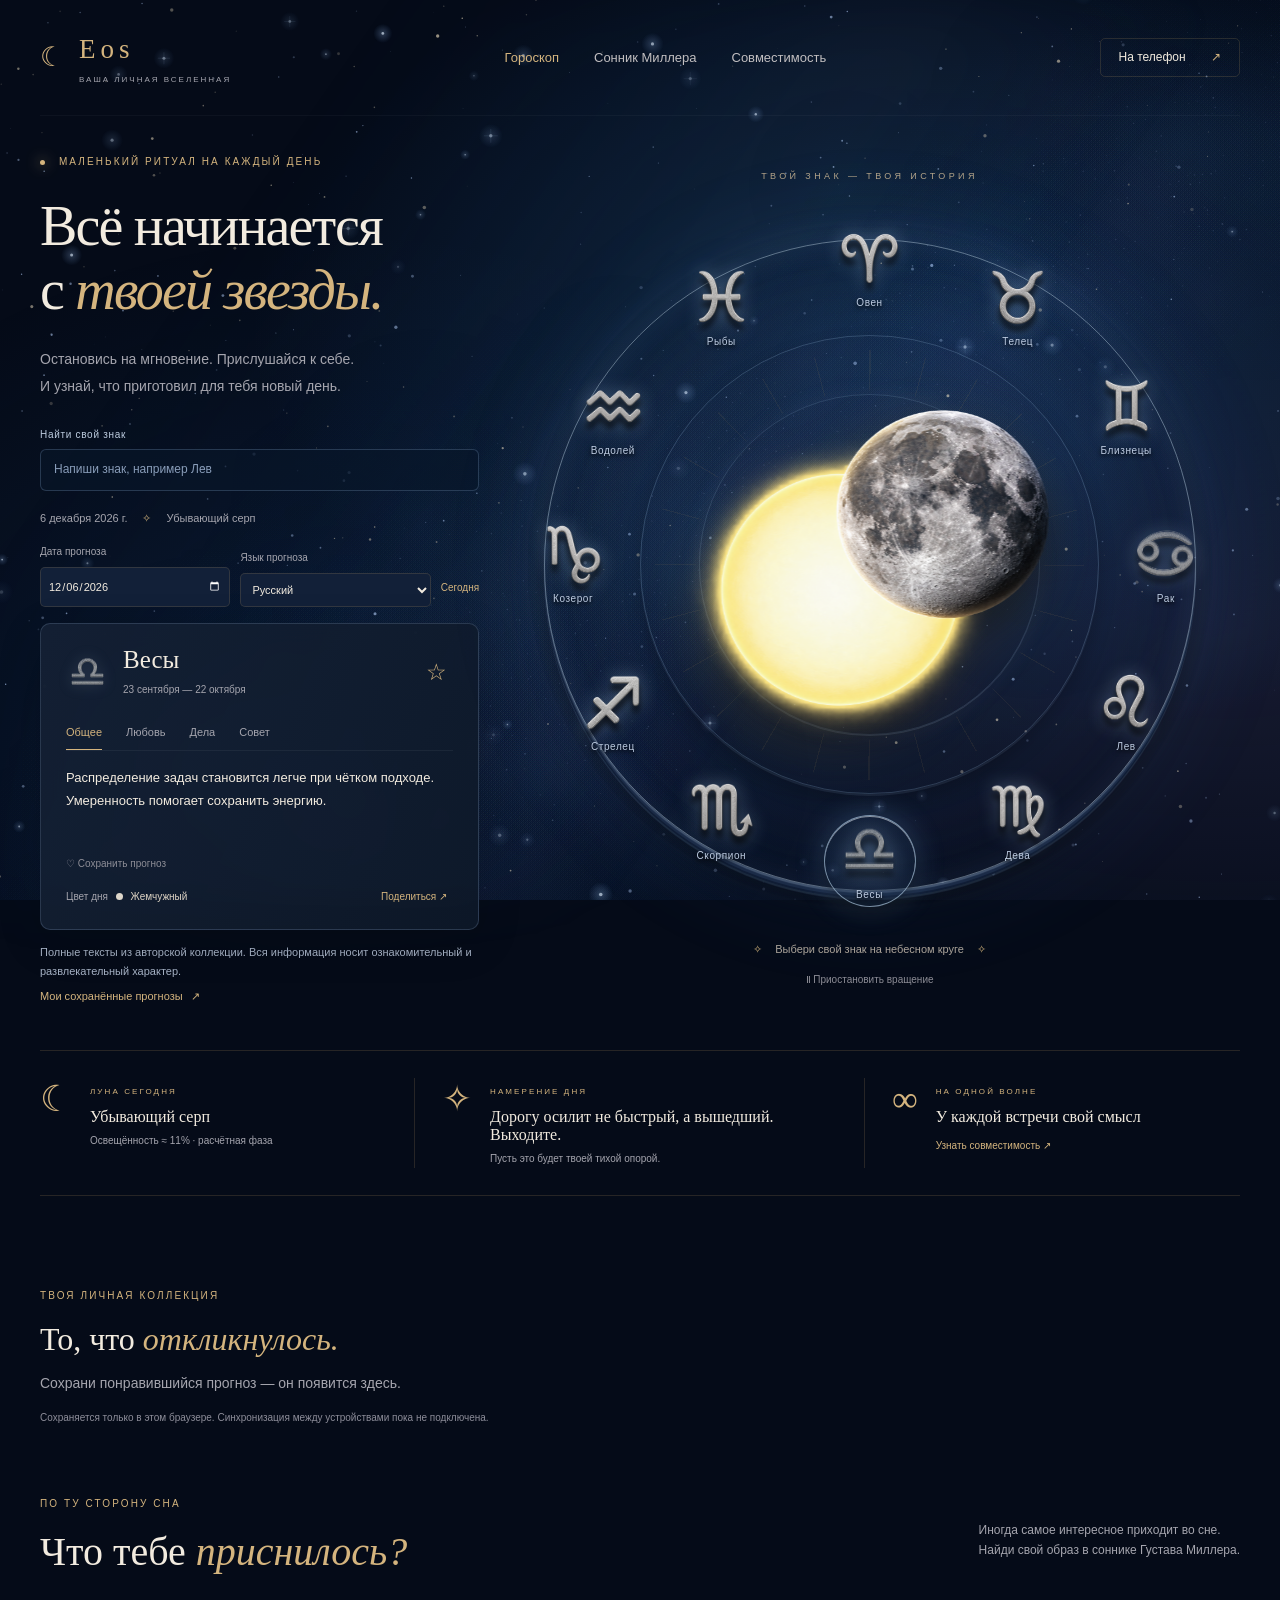
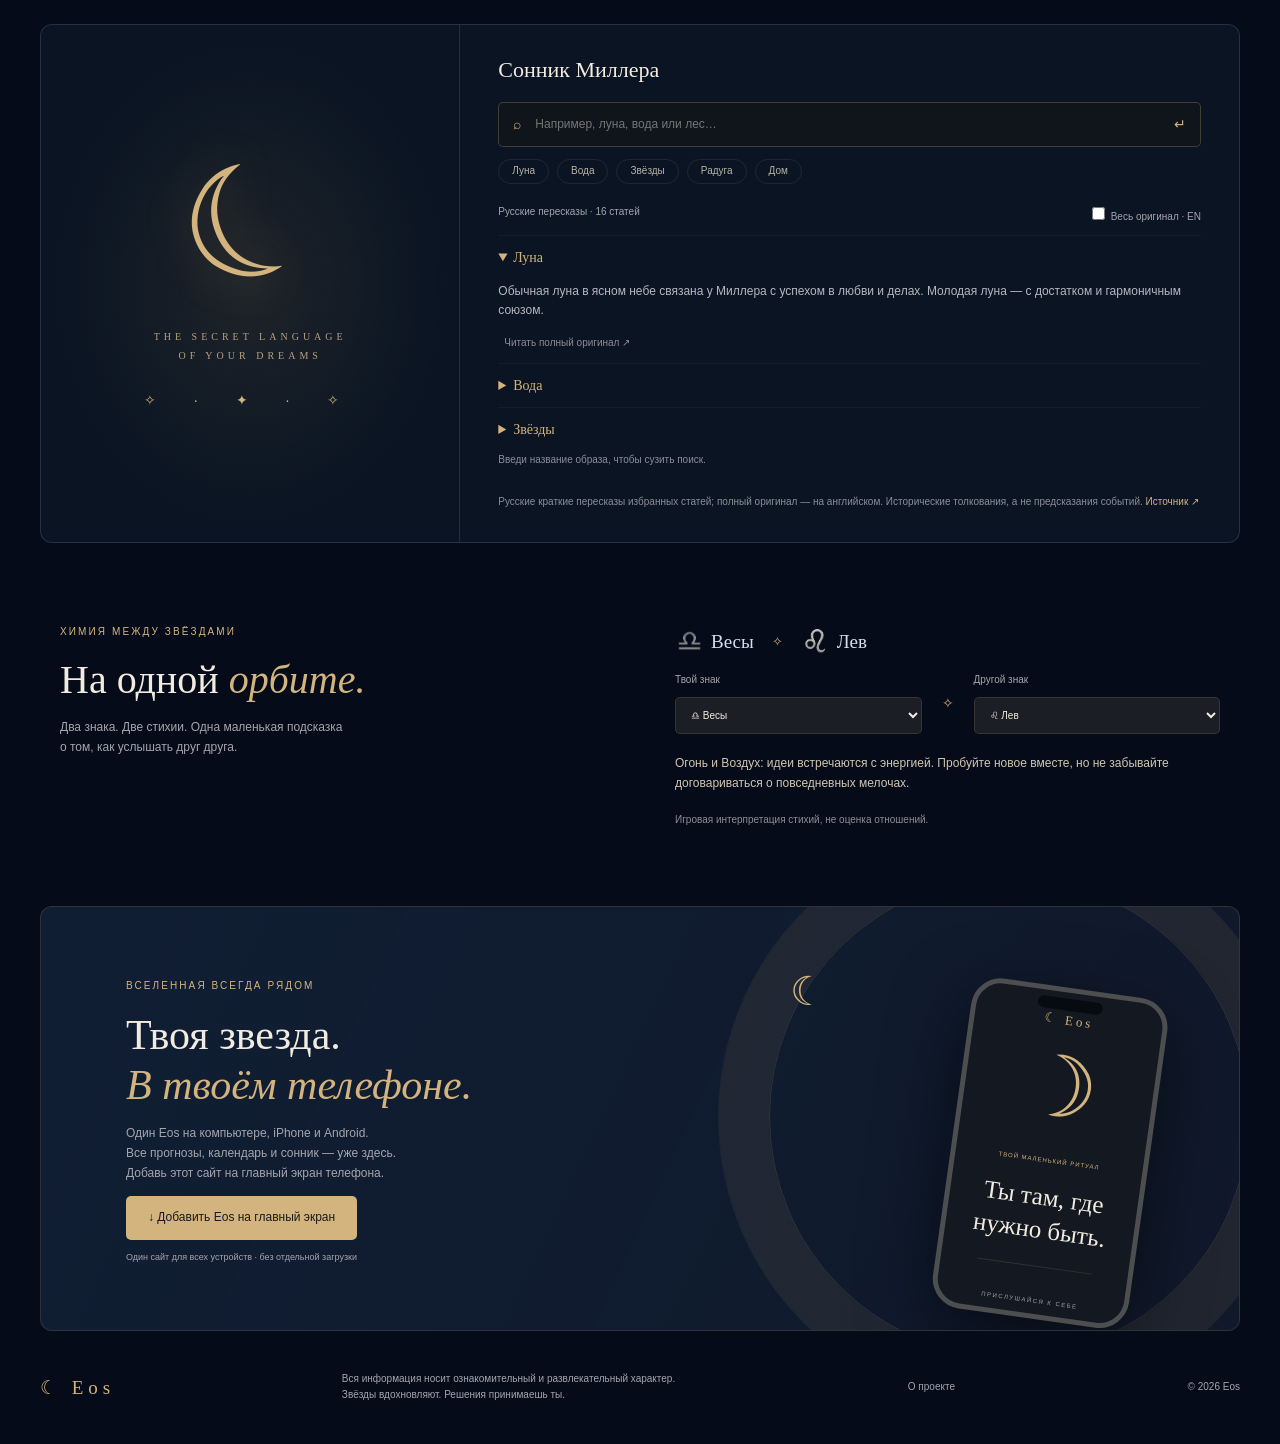
==== index.html @ 41ec8ace "Add files via upload" ====
<!doctype html>
<html lang="ru"><head><meta charset="utf-8"><meta name="viewport" content="width=device-width,initial-scale=1"><meta name="theme-color" content="#101319"><meta name="apple-mobile-web-app-capable" content="yes"><link rel="apple-touch-icon" href="assets/icon-192.png"><meta name="description" content="Eos — ваш маленький ритуал: гороскоп на сегодня, небесный круг и сонник Миллера."><title>Eos — на одной волне со Вселенной</title><link rel="icon" href="assets/icon.svg" type="image/svg+xml"><link rel="manifest" href="manifest.webmanifest"><link rel="stylesheet" href="style.css"></head>
<body><canvas id="universe" aria-hidden="true"></canvas><div id="shooting-star" aria-hidden="true"></div><canvas id="stars" aria-hidden="true"></canvas><div class="haze" aria-hidden="true"></div>
<header class="header wrap"><a class="brand" href="#">☾ <span>Eos<small>ВАША ЛИЧНАЯ ВСЕЛЕННАЯ</small></span></a><nav aria-label="Основная навигация"><a href="#horoscope" class="active">Гороскоп</a><a href="#dreams">Сонник Миллера</a><a href="#compatibility">Совместимость</a></nav><a class="header-app" href="#app">На телефон <span>↗</span></a></header>
<main><section class="hero wrap" id="horoscope"><div class="intro"><div class="eyebrow"><span class="dot"></span> МАЛЕНЬКИЙ РИТУАЛ НА КАЖДЫЙ ДЕНЬ</div><h1>Всё начинается<br>с <em>твоей звезды.</em></h1><p class="lead">Остановись на мгновение. Прислушайся к себе.<br>И узнай, что приготовил для тебя новый день.</p><div class="sign-search"><label for="sign-search">Найти свой знак</label><input id="sign-search" type="search" placeholder="Напиши знак, например Лев" autocomplete="off"><div id="sign-matches" aria-live="polite"></div></div><div class="date-row"><span id="today"></span><span>✧</span><span id="moon-short"></span></div>
<div class="reading-options"><label>Дата прогноза<input id="reading-date" type="date" min="2020-01-01" max="2100-12-31"></label><label>Язык прогноза<select id="reading-language"><option value="ru">Русский</option><option value="en">English</option><option value="es">Español</option></select></label><button id="reading-today" type="button">Сегодня</button></div><article class="forecast" aria-live="polite"><div class="forecast-top"><span class="sign-icon" id="selected-icon">♎</span><div><h2 id="selected-name">Весы</h2><span class="muted small" id="selected-dates"></span></div><button class="icon-btn" id="favorite" aria-label="Запомнить мой знак" title="Запомнить мой знак">☆</button></div><div class="tabs" role="group" aria-label="Тема гороскопа"><button class="selected" data-topic="0">Общее</button><button data-topic="1">Любовь</button><button data-topic="2">Дела</button><button data-topic="3">Совет</button></div><p id="forecast-text"></p><button id="save-reading" class="text-btn">♡ Сохранить прогноз</button><div class="forecast-bottom"><span>Цвет дня <i id="color-dot"></i> <b id="color-name"></b></span><button id="share">Поделиться ↗</button></div></article><div class="forecast-note"><p>Полные тексты из авторской коллекции. Вся информация носит ознакомительный и развлекательный характер.</p><a href="#saved-readings">Мои сохранённые прогнозы <span>↗</span></a></div></div>
<div class="cosmos"><div class="orbit-label">ТВОЙ ЗНАК — ТВОЯ ИСТОРИЯ</div><div class="wheel" id="wheel"><div class="orbital-aura" aria-hidden="true"></div><div class="orbit outer"></div><div class="orbit inner"></div><div class="orbit middle"></div><div class="rays"></div><img class="celestial celestial-realistic" src="assets/celestial-soft.png" alt="" aria-hidden="true" width="1254" height="1254"><div id="zodiac" class="zodiac"></div></div><div class="wheel-caption"><span>✧</span> Выбери свой знак на небесном круге <span>✧</span></div><button id="motion" class="text-btn" aria-pressed="false">Ⅱ Приостановить вращение</button></div></section>
<section class="daily wrap" aria-label="Небо сегодня"><div><span class="mini-symbol">☾</span><div><span class="eyebrow">ЛУНА СЕГОДНЯ</span><h3 id="moon-name"></h3><p id="moon-detail"></p></div></div><div><span class="mini-symbol">✧</span><div><span class="eyebrow">НАМЕРЕНИЕ ДНЯ</span><h3 id="intention"></h3><p>Пусть это будет твоей тихой опорой.</p></div></div><div><span class="mini-symbol">∞</span><div><span class="eyebrow">НА ОДНОЙ ВОЛНЕ</span><h3>У каждой встречи свой смысл</h3><a href="#compatibility">Узнать совместимость ↗</a></div></div></section>
<section class="saved-section wrap" id="saved-readings"><span class="eyebrow">ТВОЯ ЛИЧНАЯ КОЛЛЕКЦИЯ</span><h2>То, что <em>откликнулось.</em></h2><div id="saved-readings-list"></div><p class="micro">Сохраняется только в этом браузере. Синхронизация между устройствами пока не подключена.</p></section><section class="dream-section wrap" id="dreams"><div class="section-head"><div><span class="eyebrow">ПО ТУ СТОРОНУ СНА</span><h2>Что тебе <em>приснилось?</em></h2></div><p>Иногда самое интересное приходит во сне.<br>Найди свой образ в соннике Густава Миллера.</p></div><div class="dream-layout"><div class="dream-art" aria-hidden="true"><div class="dream-moon">☾</div><span>THE SECRET LANGUAGE<br>OF YOUR DREAMS</span><div class="tiny-stars">✧ · ✦ · ✧</div></div><div class="dream-content"><label for="dream-search">Сонник Миллера</label><div class="search-box"><span>⌕</span><input id="dream-search" type="search" placeholder="Например, луна, вода или лес…" autocomplete="off"><span>↵</span></div><div class="chips" id="dream-chips"><button>Луна</button><button>Вода</button><button>Звёзды</button><button>Радуга</button><button>Дом</button></div><div class="dream-toolbar"><span id="dream-count"></span><label><input type="checkbox" id="english"> Весь оригинал · EN</label></div><div id="dream-results" aria-live="polite"></div><p class="micro">Русские краткие пересказы избранных статей; полный оригинал — на английском. Исторические толкования, а не предсказания событий. <a href="https://www.gutenberg.org/ebooks/926" target="_blank" rel="noreferrer">Источник ↗</a></p></div></div></section>
<section class="compat wrap" id="compatibility"><div><span class="eyebrow">ХИМИЯ МЕЖДУ ЗВЁЗДАМИ</span><h2>На одной <em>орбите.</em></h2><p class="muted">Два знака. Две стихии. Одна маленькая подсказка<br>о том, как услышать друг друга.</p></div><div class="compat-control"><div id="compat-pair" class="compat-pair" aria-hidden="true"></div><div class="select-row"><label>Твой знак<select id="sign-a"></select></label><span>✧</span><label>Другой знак<select id="sign-b"></select></label></div><p id="compat-result" aria-live="polite"></p><span class="micro">Игровая интерпретация стихий, не оценка отношений.</span></div></section>
<section class="app-section wrap" id="app"><div class="app-orbit" aria-hidden="true"><span>☾</span></div><div><span class="eyebrow">ВСЕЛЕННАЯ ВСЕГДА РЯДОМ</span><h2>Твоя звезда.<br><em>В твоём телефоне.</em></h2><p>Один Eos на компьютере, iPhone и Android.<br>Все прогнозы, календарь и сонник — уже здесь.<br>Добавь этот сайт на главный экран телефона.</p><button class="gold-btn" id="install">↓ Добавить Eos на главный экран</button><span class="app-note">Один сайт для всех устройств · без отдельной загрузки</span></div><div class="phone" aria-hidden="true"><div class="notch"></div><div class="phone-brand">☾ Eos</div><div class="phone-moon">☽</div><span>ТВОЙ МАЛЕНЬКИЙ РИТУАЛ</span><h3>Ты там, где<br>нужно быть.</h3><div class="phone-line"></div><small>ПРИСЛУШАЙСЯ К СЕБЕ</small></div></section>
</main><footer class="wrap"><a class="brand" href="#">☾ Eos</a><p>Вся информация носит ознакомительный и развлекательный характер.<br>Звёзды вдохновляют. Решения принимаешь ты.</p><button id="about">О проекте</button><span>© <span id="year"></span> Eos</span></footer><div id="toast" role="status"></div><dialog id="info"><button class="close" aria-label="Закрыть">×</button><h2 id="dialog-title"></h2><div id="dialog-body"></div></dialog><script src="horoscope-data.js"></script><script src="miller-data.js"></script><script src="app.js"></script></body></html>
---- style.css ----
:root{--bg:#101319;--panel:#191c22;--gold:#d4b47e;--text:#f2ebdf;--muted:#a5a5ae;--line:#b99b6330}*{box-sizing:border-box}html{scroll-behavior:smooth;scroll-padding-top:25px}body{margin:0;background:var(--bg);color:var(--text);font:14px/1.65 -apple-system,BlinkMacSystemFont,"Segoe UI",sans-serif}a{color:inherit;text-decoration:none}button,input,select{font:inherit}button,a,input,select{-webkit-tap-highlight-color:transparent}button{cursor:pointer}button{color:inherit}button:focus-visible,a:focus-visible,input:focus-visible,select:focus-visible{outline:2px solid var(--gold);outline-offset:5px}button{border:0}button:hover,a:hover{color:#f3d49b}#stars,.haze{position:fixed;inset:0;pointer-events:none;z-index:-1}.haze{background:radial-gradient(ellipse at 72% 26%,#8f704213,transparent 38%),radial-gradient(ellipse at 10% 80%,#354b6416,transparent 50%)}.wrap{width:min(1240px,calc(100% - 88px));margin:auto}.header{height:116px;display:flex;align-items:center;justify-content:space-between;border-bottom:1px solid #ffffff09}.brand{display:flex;align-items:center;gap:10px;font-family:Georgia,serif;font-size:27px;letter-spacing:5px;color:var(--gold)}.brand small{font:8px/2 sans-serif;letter-spacing:2px;display:block;color:var(--muted)}nav{display:flex;gap:35px;font-size:13px;color:#c1bec0}nav .active{color:var(--gold)}.header-app{border:1px solid var(--line);padding:9px 18px;border-radius:5px;font-size:12px}.header-app span{margin-left:22px;color:var(--gold)}.hero{display:grid;grid-template-columns:1fr 1.12fr;gap:30px;padding:62px 0 44px;align-items:center}.eyebrow{font-size:10px;letter-spacing:2.1px;color:var(--gold)}.dot{display:inline-block;width:5px;height:5px;background:var(--gold);border-radius:50%;margin-right:9px;box-shadow:0 0 14px var(--gold)}h1,h2,h3,p{margin-top:0}h1,h2,h3{font-weight:400}h1{font:56px/1.16 Georgia,"Times New Roman",serif;letter-spacing:-1.8px;margin:23px 0}em{font-family:Georgia,"Times New Roman",serif;font-weight:400;color:var(--gold)}.lead{font-size:14px;color:var(--muted);line-height:1.9;margin-bottom:27px}.date-row{display:flex;align-items:center;gap:15px;font-size:11px;color:var(--muted);margin-bottom:17px}.date-row span:nth-child(2){color:var(--gold)}.forecast{max-width:460px;background:linear-gradient(115deg,#24242bcc,#1a1e25c9);border:1px solid var(--line);border-radius:10px;padding:22px 25px}.forecast-top{display:flex;align-items:center;gap:14px}.sign-icon{font-size:39px;color:var(--gold);line-height:1}.forecast h2{font:25px Georgia;margin:0 0 3px}.small{font-size:10px}.muted{color:var(--muted)}.icon-btn{margin-left:auto;background:none;color:var(--gold);font-size:23px}.tabs{display:flex;border-bottom:1px solid #ffffff0d;margin-top:15px;gap:24px}.tabs button{background:none;font-size:11px;color:var(--muted);padding:8px 0;border-bottom:1px solid transparent}.tabs button.selected{border-color:var(--gold);color:var(--gold)}#forecast-text{font-size:13px;line-height:1.8;min-height:70px;margin:15px 0}.forecast-bottom{display:flex;align-items:center;justify-content:space-between;font-size:10px;color:var(--muted)}.forecast-bottom b{font-weight:400;color:#ded5c5}.forecast-bottom button{font-size:10px;background:none;color:var(--gold)}#color-dot{display:inline-block;width:7px;height:7px;border-radius:50%;margin:0 5px}.micro{font-size:10px;color:#8d8d99;line-height:1.7}.intro>.micro{margin-top:11px}.cosmos{text-align:center;min-width:0}.orbit-label{font-size:9px;letter-spacing:3.4px;color:#b3a388;margin-bottom:10px}.wheel{position:relative;width:100%;aspect-ratio:1;max-width:600px;margin:auto}.orbit{position:absolute;border:1px solid #b292583b;border-radius:50%;pointer-events:none}.outer{inset:6%;border-style:dashed;box-shadow:0 0 0 9px #b2925810,0 0 0 11px #b2925826}.middle{inset:19%}.inner{inset:27%;border-color:#b292584a}.rays{position:absolute;inset:21%;border-radius:50%;background:repeating-conic-gradient(from 0deg,#b292582e 0deg .3deg,transparent .3deg 15deg);mask-image:radial-gradient(transparent 57%,black 58%);animation:spin 240s linear infinite}.celestial{position:absolute;inset:17%;width:66%;height:66%;filter:drop-shadow(0 0 32px #d5ac6f25)}.zodiac{position:absolute;inset:0;animation:spin 220s linear infinite}.zodiac:hover,.zodiac:focus-within{animation-play-state:paused}.zodiac button{position:absolute;left:calc(var(--x)*1%);top:calc(var(--y)*1%);width:68px;height:68px;margin:-34px;background:#101319eb;border-radius:50%;display:flex;align-items:center;justify-content:center;flex-direction:column;animation:counter 220s linear infinite;color:#cbb789;transition:box-shadow .3s,color .3s}.zodiac:hover button,.zodiac:focus-within button{animation-play-state:paused}.zodiac button span{font:30px/1.25 Georgia,serif}.zodiac button small{font-size:8px;letter-spacing:.4px;color:#a8a29a}.zodiac button[aria-pressed=true]{box-shadow:0 0 0 1px #d6b778,0 0 23px #d6b77825;background:#28261f}.zodiac button:hover{box-shadow:0 0 0 1px #d6b778;color:#fff0ce}.wheel-caption{font-size:11px;color:#ada59a;margin-top:5px}.wheel-caption span{color:var(--gold);padding:0 10px}.text-btn{background:none;color:#8d8d96;font-size:10px;margin-top:13px}.paused .zodiac,.paused .zodiac button,.paused .rays{animation-play-state:paused!important}@keyframes spin{to{transform:rotate(360deg)}}@keyframes counter{to{transform:rotate(-360deg)}}.daily{border-top:1px solid var(--line);border-bottom:1px solid var(--line);display:grid;grid-template-columns:1fr 1.2fr 1fr;padding:27px 0;margin-bottom:87px}.daily>div{display:flex;gap:18px;padding:0 27px;border-right:1px solid var(--line)}.daily>div:first-child{padding-left:0}.daily>div:last-child{border:0}.mini-symbol{font:36px Georgia;color:var(--gold)}.daily .eyebrow{font-size:8px}.daily h3{font:16px Georgia;margin:7px 0}.daily p,.daily a{font-size:10px;color:var(--muted);margin:0}.daily a{color:var(--gold)}.section-head{display:flex;justify-content:space-between;align-items:center;margin-bottom:34px}section h2{font:40px/1.2 Georgia;margin:14px 0}.section-head p{font-size:12px;color:var(--muted);margin:0}.dream-layout{display:grid;grid-template-columns:.7fr 1.3fr;border:1px solid var(--line);border-radius:12px;overflow:hidden;background:#171b2290}.dream-art{display:flex;flex-direction:column;justify-content:center;align-items:center;background:radial-gradient(ellipse at center,#51493850,transparent 65%);border-right:1px solid var(--line);min-height:330px}.dream-moon{font:155px/.9 Georgia;color:var(--gold);text-shadow:0 0 50px #d0aa6140;transform:rotate(-22deg);margin-bottom:32px}.dream-art>span{font:10px/1.9 Georgia;letter-spacing:4px;text-align:center;color:#b6a280}.tiny-stars{margin-top:24px;color:var(--gold);letter-spacing:17px}.dream-content{padding:32px 38px}.dream-content>label{font:22px Georgia}.search-box{margin-top:18px;display:flex;gap:12px;align-items:center;border:1px solid #c5ac7845;border-radius:5px;background:#10141b;padding:10px 14px;color:var(--gold)}input[type=search]{min-width:0;width:100%;background:none;border:0;color:var(--text);outline-offset:1px;font-size:12px}.chips{display:flex;gap:8px;flex-wrap:wrap;margin:12px 0 20px}.chips button{border:1px solid #c5ac7820;background:none;color:#b9b2a6;border-radius:20px;padding:3px 13px;font-size:10px}.dream-toolbar{display:flex;justify-content:space-between;gap:10px;font-size:10px;color:var(--muted);margin-bottom:10px}#dream-results{max-height:280px;overflow:auto;scrollbar-color:#70624a #191c22}.dream-result{padding:10px 0;border-top:1px solid #ffffff0a}.dream-result summary{cursor:pointer;color:var(--gold);font-family:Georgia}.dream-result p{font-size:12px;color:#b8b7bf;white-space:pre-line;margin:12px 0 0}.dream-result a{font-size:10px;text-decoration:underline}.dream-content>.micro{margin:15px 0 0}.micro a{color:var(--gold)}.compat{display:grid;grid-template-columns:1fr 1fr;gap:70px;margin:76px auto;padding:0 20px}.compat p{font-size:12px}.compat-control{padding-top:8px}.select-row{display:flex;align-items:center;gap:20px}.select-row>span{color:var(--gold)}.select-row label{flex:1;font-size:10px;color:var(--muted)}select{display:block;width:100%;padding:11px;margin-top:8px;border:1px solid var(--line);border-radius:5px;background:#1b1e24;color:var(--text)}#compat-result{margin:20px 0 8px;color:#d1c6b2;min-height:45px}.app-section{position:relative;display:flex;justify-content:space-between;align-items:center;padding:45px 85px;border:1px solid var(--line);border-radius:12px;background:linear-gradient(100deg,#20242ac9,#24231e8a);overflow:hidden;min-height:360px}.app-section h2{font-size:42px}.app-section p{font-size:12px;color:var(--muted)}.gold-btn{padding:12px 22px;border-radius:5px;background:#d2b580;color:#171a20;font-size:12px}.gold-btn:hover{background:#e5c898;color:#171a20}.app-note{display:block;font-size:9px;color:var(--muted);margin-top:10px}.phone{width:198px;height:333px;border:5px solid #4d4e50;border-radius:30px;box-shadow:0 20px 70px #0008;background:#131821;transform:rotate(8deg) translateY(35px);text-align:center;padding:20px 16px;z-index:1}.notch{width:65px;height:12px;border-radius:10px;background:#070a10;position:absolute;top:6px;left:61px}.phone-brand{font:13px Georgia;color:var(--gold);letter-spacing:3px}.phone-moon{font:85px Georgia;color:var(--gold);line-height:1.4}.phone>span{font-size:6px;letter-spacing:1px;color:var(--gold)}.phone h3{font:25px/1.3 Georgia;margin:12px 0}.phone-line{height:1px;background:var(--line);margin:20px}.phone small{font-size:6px;letter-spacing:1.5px;color:var(--muted)}.app-orbit{position:absolute;width:480px;height:480px;border:1px solid var(--line);border-radius:50%;right:-10px;top:-30px;box-shadow:0 0 0 50px #b99b6305,0 0 0 51px #b99b6315}.app-orbit span{position:absolute;left:20px;top:80px;font-size:40px;color:var(--gold)}footer{display:flex;align-items:center;justify-content:space-between;padding:40px 0;font-size:10px;color:var(--muted)}footer .brand{font-size:19px}footer p{margin:0}footer button{background:none;font-size:10px;color:var(--muted)}#toast{position:fixed;bottom:25px;left:50%;transform:translateX(-50%);background:#dfc591;color:#15191f;border-radius:6px;padding:12px 24px;font-size:12px;opacity:0;pointer-events:none;z-index:5;transition:opacity .2s}#toast.show{opacity:1}dialog{background:#1c2029;color:var(--text);border:1px solid var(--line);border-radius:12px;max-width:500px;width:calc(100% - 40px);padding:35px}dialog::backdrop{background:#000a;backdrop-filter:blur(5px)}dialog h2{font:30px Georgia;color:var(--gold)}dialog p{font-size:13px;color:#c1bdba}.close{float:right;background:none;font-size:26px}dialog a{color:var(--gold);text-decoration:underline}@media(min-width:1500px){.hero{padding-top:85px;padding-bottom:65px}}@media(max-width:1050px){.wrap{width:calc(100% - 48px)}h1{font-size:46px}.hero{gap:10px}.zodiac button{width:56px;height:56px;margin:-28px}.zodiac button span{font-size:25px}.zodiac button small{font-size:7px}nav{gap:18px}.daily>div{padding:0 14px;gap:10px}.daily h3{font-size:14px}.app-section{padding:40px 55px}.forecast{padding:20px}.cosmos .orbit-label{font-size:8px}}@media(max-width:760px){.wrap{width:calc(100% - 36px)}.header{height:87px;flex-wrap:wrap;align-content:center;row-gap:9px}.brand{font-size:20px;letter-spacing:3px}.brand small{font-size:6px}nav{order:3;width:100%;justify-content:space-between;font-size:10px}.header-app{font-size:10px;padding:4px 10px}.hero{display:flex;flex-direction:column;padding-top:37px;gap:30px}.intro{width:100%}h1{font-size:45px}.eyebrow{font-size:8px}.lead{font-size:12px}.forecast{max-width:none}.cosmos{width:100%;max-width:520px}.wheel{width:100%}.zodiac button{width:53px;height:53px;margin:-26.5px}.daily{grid-template-columns:1fr;margin-bottom:50px;padding:12px 0}.daily>div,.daily>div:first-child{padding:16px 10px;border-right:0;border-bottom:1px solid var(--line)}.daily>div:last-child{border:0}.daily h3{font-size:17px}.daily .eyebrow{font-size:8px}.section-head{display:block}.section-head p{font-size:11px;margin-top:18px}section h2{font-size:32px}.dream-layout{grid-template-columns:1fr}.dream-art{display:none}.dream-content{padding:24px 20px}.dream-toolbar{flex-direction:column}.compat{grid-template-columns:1fr;gap:15px;padding:0;margin:50px auto}.app-section{padding:32px 24px;min-height:390px;align-items:flex-start}.app-section>div:nth-child(2){position:relative;z-index:2}.app-section h2{font-size:34px}.app-section p{max-width:205px;font-size:11px}.phone{position:absolute;right:-47px;top:67px;transform:rotate(12deg) scale(.7);opacity:.6}.app-orbit{right:-300px}footer{flex-wrap:wrap;gap:18px;padding:30px 0}footer p{order:4;width:100%;font-size:9px}footer .brand{font-size:15px}#toast{width:90%;text-align:center}.app-note{font-size:8px}.select-row{gap:10px}select{padding:10px 6px;font-size:12px}}@media(prefers-reduced-motion:reduce){html{scroll-behavior:auto}.zodiac,.zodiac button,.rays{animation:none!important}}
/* Deep space: cool atmospheric light, silver signs and realistic celestial bodies. */
body{background:#050b18;isolation:isolate}#stars{z-index:-1}.haze{z-index:-2;background:radial-gradient(ellipse at 76% 33%,#265b994d 0,transparent 45%),radial-gradient(ellipse at 96% 65%,#45498133,transparent 47%),radial-gradient(ellipse at 31% 85%,#173e7138,transparent 49%),radial-gradient(ellipse at 42% 6%,#0e243c80,transparent 46%)}.haze:before{content:"";position:absolute;inset:0;background:linear-gradient(125deg,transparent 20%,#2969a80b 40%,#98bbde0b 48%,transparent 65%);filter:blur(35px)}.forecast{background:linear-gradient(115deg,#152135e8,#0e1929df);border-color:#94b2da35;box-shadow:0 12px 45px #0002;backdrop-filter:blur(12px)}.orbit{border-color:#a1c4e238}.outer{border-style:solid;box-shadow:0 0 0 9px #9bbcdf06,0 0 0 10px #a6c9ed1f,0 0 50px #4d8abd0d}.inner{border-color:#a1c4e228}.rays{opacity:.5}.celestial-realistic{inset:25%;width:50%;height:50%;object-fit:contain;filter:drop-shadow(-12px 12px 32px #eca95822) drop-shadow(16px -9px 27px #89c5fc1a);pointer-events:none}.zodiac button{background:transparent;gap:3px;width:76px;height:76px;margin:-38px}.zodiac button img{width:53px;height:53px;object-fit:contain;filter:drop-shadow(0 0 5px #b6dfff48);pointer-events:none}.zodiac button small{color:#becce1;letter-spacing:.6px;font-size:8px}.zodiac button[aria-pressed=true]{background:#6a97c318;box-shadow:0 0 0 1px #c5dced99,0 0 25px #83bcf326}.zodiac button:hover{background:#6a97c322;box-shadow:0 0 0 1px #c5dced66,0 0 28px #83bcf326}.sign-icon{width:43px;height:43px;display:block}.sign-icon img{width:100%;height:100%;object-fit:contain;filter:drop-shadow(0 0 7px #a6c8e540)}.dream-layout{background:#0c1727c9;border-color:#94b2da30}.app-section{background:linear-gradient(115deg,#112036ef,#151e32b8)}
@media(max-width:1050px){.zodiac button{width:62px;height:62px;margin:-31px}.zodiac button img{width:42px;height:42px}.zodiac button small{font-size:7px}}
@media(max-width:760px){.zodiac button{width:56px;height:56px;margin:-28px}.zodiac button img{width:36px;height:36px}.zodiac button small{font-size:7px;letter-spacing:0}.celestial-realistic{inset:24%;width:52%;height:52%}}
/* Eos: monumental orbital scene. */
.wrap{width:min(1540px,calc(100% - 80px))}.hero{grid-template-columns:minmax(360px,.8fr) minmax(0,1.35fr);gap:20px;padding-top:38px}.cosmos{perspective:1200px}.wheel{max-width:850px;transform-style:preserve-3d;transform:rotateX(var(--tilt-x,0deg)) rotateY(var(--tilt-y,0deg));transition:transform .65s cubic-bezier(.2,.7,.3,1)}.orbital-aura{position:absolute;inset:3%;border-radius:50%;background:radial-gradient(ellipse,#639fdf0d 25%,#1e497e17 50%,transparent 72%);box-shadow:inset 0 0 85px #71b8ff0a,0 0 100px #548bda16;transform:translateZ(-25px);pointer-events:none}.outer{border:1px solid #c7dcee70;box-shadow:0 2px 1px #d2eaff38,0 5px 0 #45628c35,0 7px 0 #101d35,0 9px 1px #89b8e925,0 18px 25px #0006,0 0 38px #8bbbff24,inset 0 0 30px #7bb5ef13;background:transparent}.middle{box-shadow:0 2px 0 #8fa9ce1c,0 9px 18px #0003}.inner{box-shadow:0 1px 0 #cee6ff22,0 0 25px #75a6df0f}.celestial-realistic{transform:translateZ(52px);filter:drop-shadow(0 22px 16px #0006) drop-shadow(-10px 12px 24px #ecce7425)}.zodiac{transform-style:preserve-3d}.zodiac button{width:90px;height:90px;margin:-45px;gap:4px}.zodiac button img{width:65px;height:65px;filter:drop-shadow(0 7px 3px #000b) drop-shadow(0 0 9px #b6dfff55)}.zodiac button small{font-size:10px;text-shadow:0 2px 4px #000}.zodiac button[aria-pressed=true]{box-shadow:inset 0 1px 0 #f0f7ff88,0 0 0 1px #bddbf599,0 7px 16px #0007,0 0 30px #80b9f552;background:radial-gradient(#80b9f526,#10203977)}.sign-search{max-width:460px;margin:0 0 18px}.sign-search>label{display:block;font-size:10px;letter-spacing:.7px;color:#bdccdf;margin-bottom:6px}.sign-search>input{width:100%;padding:10px 13px;border:1px solid #92b7e03b;border-radius:6px;background:#091629a3;font-size:12px}.sign-search>input::placeholder{color:#899db9}#sign-matches{display:flex;flex-wrap:wrap;gap:8px;font-size:11px;color:#9baec6}#sign-matches:not(:empty){padding-top:8px}#sign-matches button{display:flex;align-items:center;gap:8px;padding:6px 12px;background:#15273d;border:1px solid #9bc1e750;border-radius:6px;font-size:12px}#sign-matches img,.compat-pair img{width:29px;height:29px;object-fit:contain}.compat-pair{display:flex;align-items:center;gap:18px;margin-bottom:16px;color:#d4deed;font:19px Georgia}.compat-pair span{display:flex;align-items:center;gap:7px}.compat-pair b{font-size:13px;color:var(--gold);font-weight:400}#universe{position:fixed;inset:0;z-index:-2;pointer-events:none;opacity:.95}.haze{z-index:-3;background:radial-gradient(ellipse at 74% 36%,#255e9959,transparent 52%),radial-gradient(ellipse at 96% 70%,#514f853b,transparent 47%),radial-gradient(ellipse at 27% 85%,#173e7148,transparent 49%)}#shooting-star{position:fixed;top:3vh;width:3px;height:3px;border-radius:50%;background:#f5fbff;box-shadow:0 0 5px #c1e4ff;opacity:0;z-index:0;pointer-events:none}#shooting-star:before{content:"";position:absolute;width:85px;height:1px;top:1px;background:linear-gradient(90deg,transparent,#d1e8ff);transform-origin:right center;right:0;transform:rotate(36deg)}#shooting-star.from-left{left:3vw}#shooting-star.from-right{right:3vw}#shooting-star.from-right:before{right:auto;left:0;background:linear-gradient(90deg,#d1e8ff,transparent);transform-origin:left center;transform:rotate(-36deg)}
@media(min-width:1600px){h1{font-size:64px}.hero{gap:40px}}
@media(max-width:1100px) and (min-width:761px){.wrap{width:calc(100% - 40px)}.hero{grid-template-columns:minmax(290px,.8fr) minmax(0,1.2fr)}.zodiac button{width:66px;height:66px;margin:-33px}.zodiac button img{width:45px;height:45px}.zodiac button small{font-size:8px}h1{font-size:43px}}
@media(max-width:760px){.wrap{width:calc(100% - 36px)}.hero{gap:24px}.cosmos{max-width:650px;width:calc(100% + 16px);align-self:center}.wheel{max-width:none}.zodiac button{width:60px;height:60px;margin:-30px}.zodiac button img{width:39px;height:39px}.zodiac button small{font-size:8px;letter-spacing:0}.sign-search{max-width:none}.wheel-caption{font-size:10px}.compat-pair{font-size:17px}}
@media(prefers-reduced-motion:reduce){.wheel{transform:none;transition:none}#shooting-star{display:none}}

.forecast-note{max-width:460px;margin-top:13px;font-size:11px;line-height:1.7}.forecast-note p{color:#a6b2c5;margin:0 0 7px}.forecast-note a{color:var(--gold)}.forecast-note a span{margin-left:5px}.gold-btn:disabled{cursor:default;opacity:.65}.gold-btn:disabled:hover{background:#d2b580;color:#171a20}.app-section #install{display:block;padding:0;margin-top:15px;font-size:10px}footer p{max-width:430px}

#download-app{display:inline-block}.reading-options{display:flex;align-items:end;gap:10px;max-width:460px;margin-bottom:16px}.reading-options label{min-width:0;flex:1;font-size:10px;color:var(--muted)}.reading-options input,.reading-options select{width:100%;min-width:0;border:1px solid var(--line);border-radius:5px;padding:9px 7px;margin-top:6px;background:#122038;color:var(--text);font-size:11px;color-scheme:dark}.reading-options button{background:none;font-size:10px;color:var(--gold);padding:10px 0}.saved-section{margin:0 auto 65px}.saved-section h2{font-size:32px}.saved-reading-row{display:flex;border-bottom:1px solid var(--line);padding:12px 0}.saved-reading-row button{background:none;color:var(--text);display:flex;align-items:center;gap:12px;text-align:left}.saved-reading-row button:first-child{flex:1;font-size:13px}.saved-reading-row button:last-child{color:var(--muted);font-size:22px}.saved-reading-row img{width:32px;height:32px;object-fit:contain}.saved-reading-row small{display:block;color:var(--muted);font-size:10px}#saved-readings-list{max-height:370px;overflow:auto}#forecast-text{white-space:pre-line}#save-reading{padding:0;margin:0 0 16px}#app #install.gold-btn{display:inline-block;background:var(--gold);color:#171a20;padding:12px 22px;font-size:12px;margin-top:0}
@media(max-width:760px){.reading-options{max-width:none}.saved-section{margin-bottom:45px}}
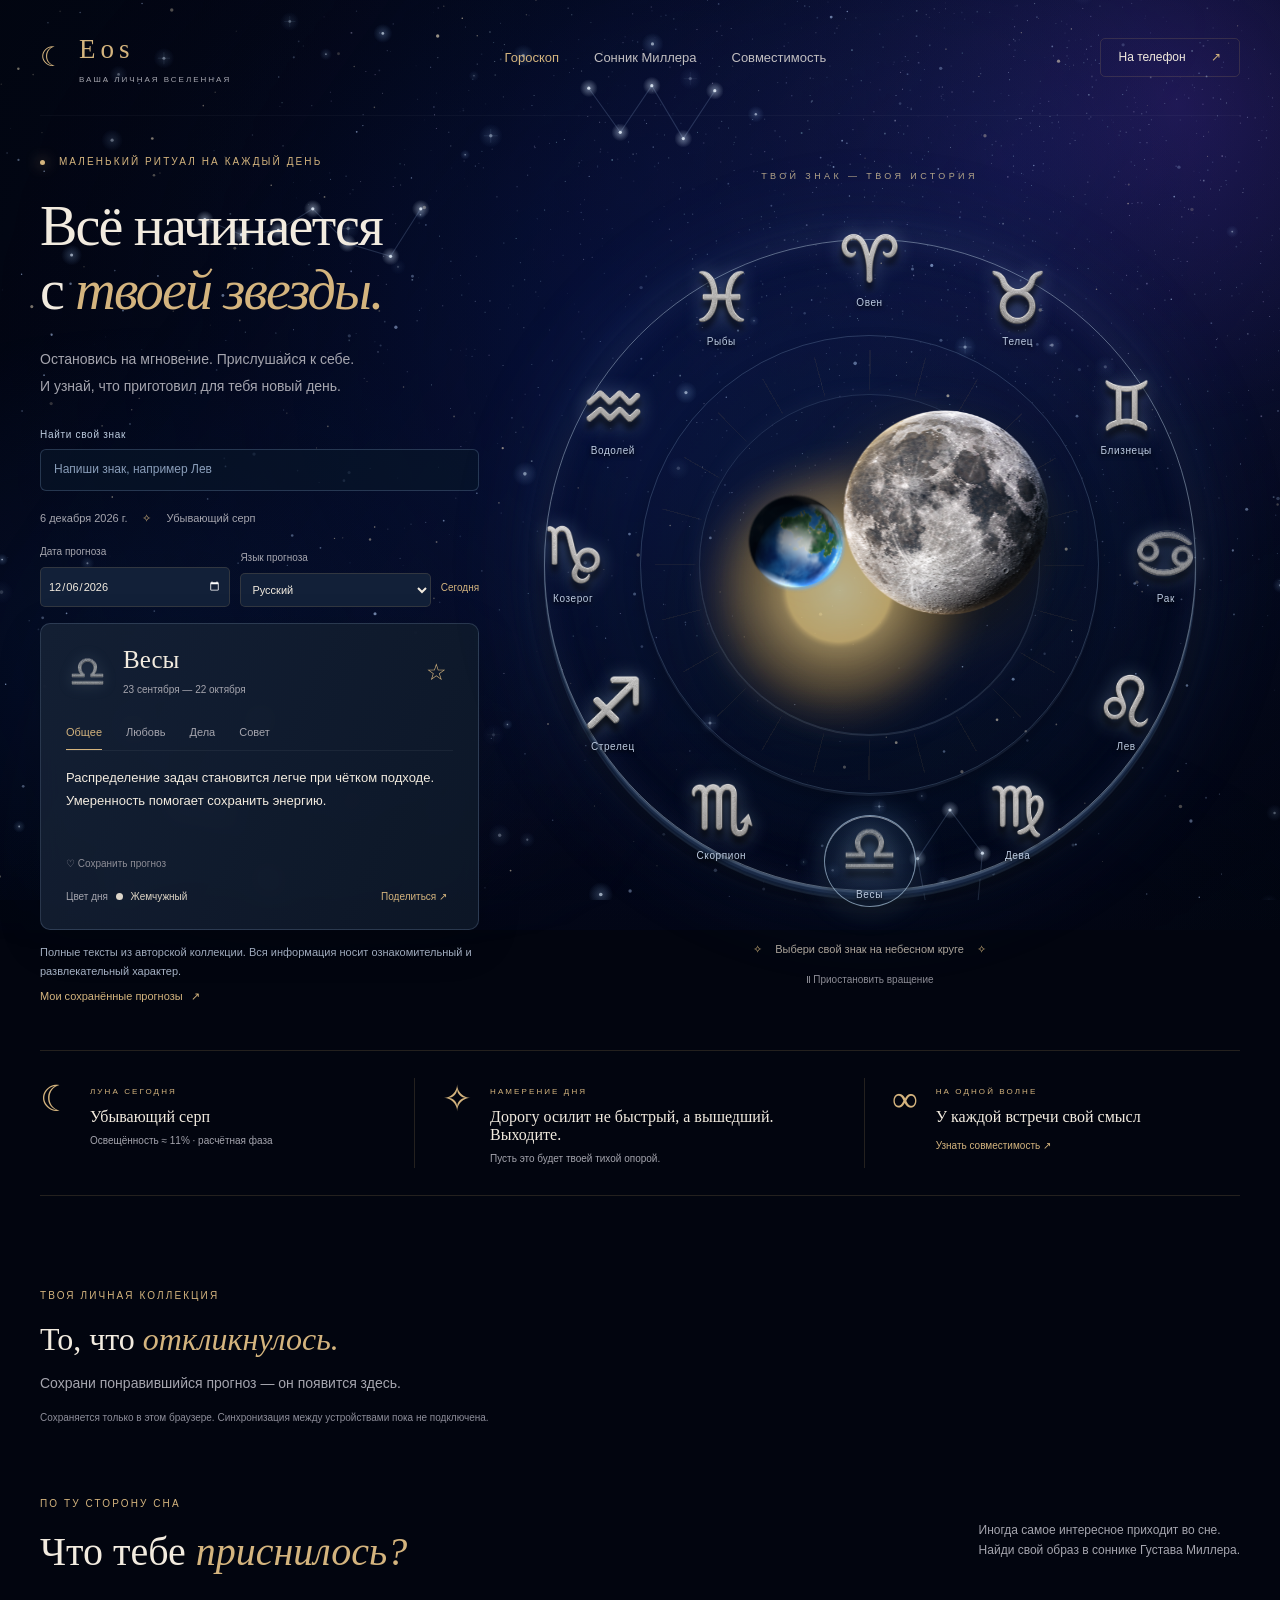
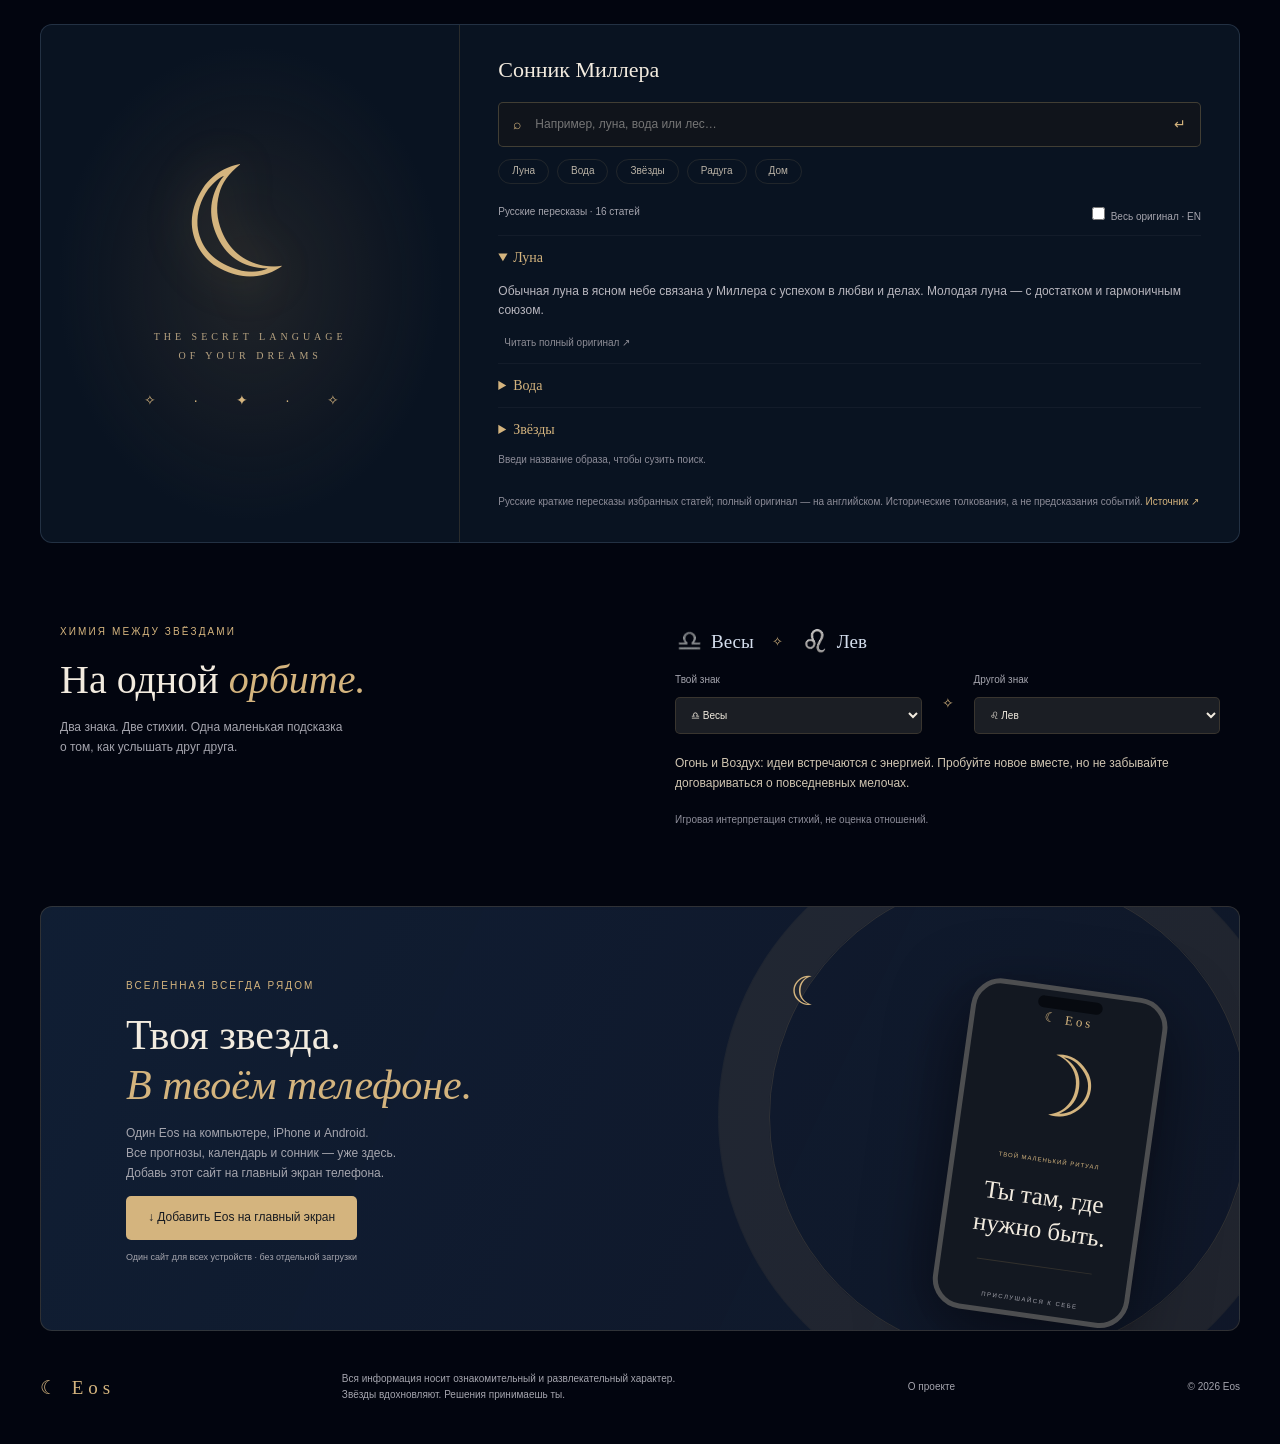
==== commit fdd79aaf: "Add files via upload" ====
--- a/index.html
+++ b/index.html
@@ -4,7 +4,7 @@
 <header class="header wrap"><a class="brand" href="#">☾ <span>Eos<small>ВАША ЛИЧНАЯ ВСЕЛЕННАЯ</small></span></a><nav aria-label="Основная навигация"><a href="#horoscope" class="active">Гороскоп</a><a href="#dreams">Сонник Миллера</a><a href="#compatibility">Совместимость</a></nav><a class="header-app" href="#app">На телефон <span>↗</span></a></header>
 <main><section class="hero wrap" id="horoscope"><div class="intro"><div class="eyebrow"><span class="dot"></span> МАЛЕНЬКИЙ РИТУАЛ НА КАЖДЫЙ ДЕНЬ</div><h1>Всё начинается<br>с <em>твоей звезды.</em></h1><p class="lead">Остановись на мгновение. Прислушайся к себе.<br>И узнай, что приготовил для тебя новый день.</p><div class="sign-search"><label for="sign-search">Найти свой знак</label><input id="sign-search" type="search" placeholder="Напиши знак, например Лев" autocomplete="off"><div id="sign-matches" aria-live="polite"></div></div><div class="date-row"><span id="today"></span><span>✧</span><span id="moon-short"></span></div>
 <div class="reading-options"><label>Дата прогноза<input id="reading-date" type="date" min="2020-01-01" max="2100-12-31"></label><label>Язык прогноза<select id="reading-language"><option value="ru">Русский</option><option value="en">English</option><option value="es">Español</option></select></label><button id="reading-today" type="button">Сегодня</button></div><article class="forecast" aria-live="polite"><div class="forecast-top"><span class="sign-icon" id="selected-icon">♎</span><div><h2 id="selected-name">Весы</h2><span class="muted small" id="selected-dates"></span></div><button class="icon-btn" id="favorite" aria-label="Запомнить мой знак" title="Запомнить мой знак">☆</button></div><div class="tabs" role="group" aria-label="Тема гороскопа"><button class="selected" data-topic="0">Общее</button><button data-topic="1">Любовь</button><button data-topic="2">Дела</button><button data-topic="3">Совет</button></div><p id="forecast-text"></p><button id="save-reading" class="text-btn">♡ Сохранить прогноз</button><div class="forecast-bottom"><span>Цвет дня <i id="color-dot"></i> <b id="color-name"></b></span><button id="share">Поделиться ↗</button></div></article><div class="forecast-note"><p>Полные тексты из авторской коллекции. Вся информация носит ознакомительный и развлекательный характер.</p><a href="#saved-readings">Мои сохранённые прогнозы <span>↗</span></a></div></div>
-<div class="cosmos"><div class="orbit-label">ТВОЙ ЗНАК — ТВОЯ ИСТОРИЯ</div><div class="wheel" id="wheel"><div class="orbital-aura" aria-hidden="true"></div><div class="orbit outer"></div><div class="orbit inner"></div><div class="orbit middle"></div><div class="rays"></div><img class="celestial celestial-realistic" src="assets/celestial-soft.png" alt="" aria-hidden="true" width="1254" height="1254"><div id="zodiac" class="zodiac"></div></div><div class="wheel-caption"><span>✧</span> Выбери свой знак на небесном круге <span>✧</span></div><button id="motion" class="text-btn" aria-pressed="false">Ⅱ Приостановить вращение</button></div></section>
+<div class="cosmos"><div class="orbit-label">ТВОЙ ЗНАК — ТВОЯ ИСТОРИЯ</div><div class="wheel" id="wheel"><div class="orbital-aura" aria-hidden="true"></div><div class="orbit outer"></div><div class="orbit inner"></div><div class="orbit middle"></div><div class="rays"></div><img class="celestial celestial-realistic" src="assets/celestial-soft.png" alt="" aria-hidden="true" width="1254" height="1254"><canvas id="earth" aria-hidden="true"></canvas><div id="zodiac" class="zodiac"></div></div><div class="wheel-caption"><span>✧</span> Выбери свой знак на небесном круге <span>✧</span></div><button id="motion" class="text-btn" aria-pressed="false">Ⅱ Приостановить вращение</button></div></section>
 <section class="daily wrap" aria-label="Небо сегодня"><div><span class="mini-symbol">☾</span><div><span class="eyebrow">ЛУНА СЕГОДНЯ</span><h3 id="moon-name"></h3><p id="moon-detail"></p></div></div><div><span class="mini-symbol">✧</span><div><span class="eyebrow">НАМЕРЕНИЕ ДНЯ</span><h3 id="intention"></h3><p>Пусть это будет твоей тихой опорой.</p></div></div><div><span class="mini-symbol">∞</span><div><span class="eyebrow">НА ОДНОЙ ВОЛНЕ</span><h3>У каждой встречи свой смысл</h3><a href="#compatibility">Узнать совместимость ↗</a></div></div></section>
 <section class="saved-section wrap" id="saved-readings"><span class="eyebrow">ТВОЯ ЛИЧНАЯ КОЛЛЕКЦИЯ</span><h2>То, что <em>откликнулось.</em></h2><div id="saved-readings-list"></div><p class="micro">Сохраняется только в этом браузере. Синхронизация между устройствами пока не подключена.</p></section><section class="dream-section wrap" id="dreams"><div class="section-head"><div><span class="eyebrow">ПО ТУ СТОРОНУ СНА</span><h2>Что тебе <em>приснилось?</em></h2></div><p>Иногда самое интересное приходит во сне.<br>Найди свой образ в соннике Густава Миллера.</p></div><div class="dream-layout"><div class="dream-art" aria-hidden="true"><div class="dream-moon">☾</div><span>THE SECRET LANGUAGE<br>OF YOUR DREAMS</span><div class="tiny-stars">✧ · ✦ · ✧</div></div><div class="dream-content"><label for="dream-search">Сонник Миллера</label><div class="search-box"><span>⌕</span><input id="dream-search" type="search" placeholder="Например, луна, вода или лес…" autocomplete="off"><span>↵</span></div><div class="chips" id="dream-chips"><button>Луна</button><button>Вода</button><button>Звёзды</button><button>Радуга</button><button>Дом</button></div><div class="dream-toolbar"><span id="dream-count"></span><label><input type="checkbox" id="english"> Весь оригинал · EN</label></div><div id="dream-results" aria-live="polite"></div><p class="micro">Русские краткие пересказы избранных статей; полный оригинал — на английском. Исторические толкования, а не предсказания событий. <a href="https://www.gutenberg.org/ebooks/926" target="_blank" rel="noreferrer">Источник ↗</a></p></div></div></section>
 <section class="compat wrap" id="compatibility"><div><span class="eyebrow">ХИМИЯ МЕЖДУ ЗВЁЗДАМИ</span><h2>На одной <em>орбите.</em></h2><p class="muted">Два знака. Две стихии. Одна маленькая подсказка<br>о том, как услышать друг друга.</p></div><div class="compat-control"><div id="compat-pair" class="compat-pair" aria-hidden="true"></div><div class="select-row"><label>Твой знак<select id="sign-a"></select></label><span>✧</span><label>Другой знак<select id="sign-b"></select></label></div><p id="compat-result" aria-live="polite"></p><span class="micro">Игровая интерпретация стихий, не оценка отношений.</span></div></section>
--- a/style.css
+++ b/style.css
@@ -1,10 +1,10 @@
 :root{--bg:#101319;--panel:#191c22;--gold:#d4b47e;--text:#f2ebdf;--muted:#a5a5ae;--line:#b99b6330}*{box-sizing:border-box}html{scroll-behavior:smooth;scroll-padding-top:25px}body{margin:0;background:var(--bg);color:var(--text);font:14px/1.65 -apple-system,BlinkMacSystemFont,"Segoe UI",sans-serif}a{color:inherit;text-decoration:none}button,input,select{font:inherit}button,a,input,select{-webkit-tap-highlight-color:transparent}button{cursor:pointer}button{color:inherit}button:focus-visible,a:focus-visible,input:focus-visible,select:focus-visible{outline:2px solid var(--gold);outline-offset:5px}button{border:0}button:hover,a:hover{color:#f3d49b}#stars,.haze{position:fixed;inset:0;pointer-events:none;z-index:-1}.haze{background:radial-gradient(ellipse at 72% 26%,#8f704213,transparent 38%),radial-gradient(ellipse at 10% 80%,#354b6416,transparent 50%)}.wrap{width:min(1240px,calc(100% - 88px));margin:auto}.header{height:116px;display:flex;align-items:center;justify-content:space-between;border-bottom:1px solid #ffffff09}.brand{display:flex;align-items:center;gap:10px;font-family:Georgia,serif;font-size:27px;letter-spacing:5px;color:var(--gold)}.brand small{font:8px/2 sans-serif;letter-spacing:2px;display:block;color:var(--muted)}nav{display:flex;gap:35px;font-size:13px;color:#c1bec0}nav .active{color:var(--gold)}.header-app{border:1px solid var(--line);padding:9px 18px;border-radius:5px;font-size:12px}.header-app span{margin-left:22px;color:var(--gold)}.hero{display:grid;grid-template-columns:1fr 1.12fr;gap:30px;padding:62px 0 44px;align-items:center}.eyebrow{font-size:10px;letter-spacing:2.1px;color:var(--gold)}.dot{display:inline-block;width:5px;height:5px;background:var(--gold);border-radius:50%;margin-right:9px;box-shadow:0 0 14px var(--gold)}h1,h2,h3,p{margin-top:0}h1,h2,h3{font-weight:400}h1{font:56px/1.16 Georgia,"Times New Roman",serif;letter-spacing:-1.8px;margin:23px 0}em{font-family:Georgia,"Times New Roman",serif;font-weight:400;color:var(--gold)}.lead{font-size:14px;color:var(--muted);line-height:1.9;margin-bottom:27px}.date-row{display:flex;align-items:center;gap:15px;font-size:11px;color:var(--muted);margin-bottom:17px}.date-row span:nth-child(2){color:var(--gold)}.forecast{max-width:460px;background:linear-gradient(115deg,#24242bcc,#1a1e25c9);border:1px solid var(--line);border-radius:10px;padding:22px 25px}.forecast-top{display:flex;align-items:center;gap:14px}.sign-icon{font-size:39px;color:var(--gold);line-height:1}.forecast h2{font:25px Georgia;margin:0 0 3px}.small{font-size:10px}.muted{color:var(--muted)}.icon-btn{margin-left:auto;background:none;color:var(--gold);font-size:23px}.tabs{display:flex;border-bottom:1px solid #ffffff0d;margin-top:15px;gap:24px}.tabs button{background:none;font-size:11px;color:var(--muted);padding:8px 0;border-bottom:1px solid transparent}.tabs button.selected{border-color:var(--gold);color:var(--gold)}#forecast-text{font-size:13px;line-height:1.8;min-height:70px;margin:15px 0}.forecast-bottom{display:flex;align-items:center;justify-content:space-between;font-size:10px;color:var(--muted)}.forecast-bottom b{font-weight:400;color:#ded5c5}.forecast-bottom button{font-size:10px;background:none;color:var(--gold)}#color-dot{display:inline-block;width:7px;height:7px;border-radius:50%;margin:0 5px}.micro{font-size:10px;color:#8d8d99;line-height:1.7}.intro>.micro{margin-top:11px}.cosmos{text-align:center;min-width:0}.orbit-label{font-size:9px;letter-spacing:3.4px;color:#b3a388;margin-bottom:10px}.wheel{position:relative;width:100%;aspect-ratio:1;max-width:600px;margin:auto}.orbit{position:absolute;border:1px solid #b292583b;border-radius:50%;pointer-events:none}.outer{inset:6%;border-style:dashed;box-shadow:0 0 0 9px #b2925810,0 0 0 11px #b2925826}.middle{inset:19%}.inner{inset:27%;border-color:#b292584a}.rays{position:absolute;inset:21%;border-radius:50%;background:repeating-conic-gradient(from 0deg,#b292582e 0deg .3deg,transparent .3deg 15deg);mask-image:radial-gradient(transparent 57%,black 58%);animation:spin 240s linear infinite}.celestial{position:absolute;inset:17%;width:66%;height:66%;filter:drop-shadow(0 0 32px #d5ac6f25)}.zodiac{position:absolute;inset:0;animation:spin 220s linear infinite}.zodiac:hover,.zodiac:focus-within{animation-play-state:paused}.zodiac button{position:absolute;left:calc(var(--x)*1%);top:calc(var(--y)*1%);width:68px;height:68px;margin:-34px;background:#101319eb;border-radius:50%;display:flex;align-items:center;justify-content:center;flex-direction:column;animation:counter 220s linear infinite;color:#cbb789;transition:box-shadow .3s,color .3s}.zodiac:hover button,.zodiac:focus-within button{animation-play-state:paused}.zodiac button span{font:30px/1.25 Georgia,serif}.zodiac button small{font-size:8px;letter-spacing:.4px;color:#a8a29a}.zodiac button[aria-pressed=true]{box-shadow:0 0 0 1px #d6b778,0 0 23px #d6b77825;background:#28261f}.zodiac button:hover{box-shadow:0 0 0 1px #d6b778;color:#fff0ce}.wheel-caption{font-size:11px;color:#ada59a;margin-top:5px}.wheel-caption span{color:var(--gold);padding:0 10px}.text-btn{background:none;color:#8d8d96;font-size:10px;margin-top:13px}.paused .zodiac,.paused .zodiac button,.paused .rays{animation-play-state:paused!important}@keyframes spin{to{transform:rotate(360deg)}}@keyframes counter{to{transform:rotate(-360deg)}}.daily{border-top:1px solid var(--line);border-bottom:1px solid var(--line);display:grid;grid-template-columns:1fr 1.2fr 1fr;padding:27px 0;margin-bottom:87px}.daily>div{display:flex;gap:18px;padding:0 27px;border-right:1px solid var(--line)}.daily>div:first-child{padding-left:0}.daily>div:last-child{border:0}.mini-symbol{font:36px Georgia;color:var(--gold)}.daily .eyebrow{font-size:8px}.daily h3{font:16px Georgia;margin:7px 0}.daily p,.daily a{font-size:10px;color:var(--muted);margin:0}.daily a{color:var(--gold)}.section-head{display:flex;justify-content:space-between;align-items:center;margin-bottom:34px}section h2{font:40px/1.2 Georgia;margin:14px 0}.section-head p{font-size:12px;color:var(--muted);margin:0}.dream-layout{display:grid;grid-template-columns:.7fr 1.3fr;border:1px solid var(--line);border-radius:12px;overflow:hidden;background:#171b2290}.dream-art{display:flex;flex-direction:column;justify-content:center;align-items:center;background:radial-gradient(ellipse at center,#51493850,transparent 65%);border-right:1px solid var(--line);min-height:330px}.dream-moon{font:155px/.9 Georgia;color:var(--gold);text-shadow:0 0 50px #d0aa6140;transform:rotate(-22deg);margin-bottom:32px}.dream-art>span{font:10px/1.9 Georgia;letter-spacing:4px;text-align:center;color:#b6a280}.tiny-stars{margin-top:24px;color:var(--gold);letter-spacing:17px}.dream-content{padding:32px 38px}.dream-content>label{font:22px Georgia}.search-box{margin-top:18px;display:flex;gap:12px;align-items:center;border:1px solid #c5ac7845;border-radius:5px;background:#10141b;padding:10px 14px;color:var(--gold)}input[type=search]{min-width:0;width:100%;background:none;border:0;color:var(--text);outline-offset:1px;font-size:12px}.chips{display:flex;gap:8px;flex-wrap:wrap;margin:12px 0 20px}.chips button{border:1px solid #c5ac7820;background:none;color:#b9b2a6;border-radius:20px;padding:3px 13px;font-size:10px}.dream-toolbar{display:flex;justify-content:space-between;gap:10px;font-size:10px;color:var(--muted);margin-bottom:10px}#dream-results{max-height:280px;overflow:auto;scrollbar-color:#70624a #191c22}.dream-result{padding:10px 0;border-top:1px solid #ffffff0a}.dream-result summary{cursor:pointer;color:var(--gold);font-family:Georgia}.dream-result p{font-size:12px;color:#b8b7bf;white-space:pre-line;margin:12px 0 0}.dream-result a{font-size:10px;text-decoration:underline}.dream-content>.micro{margin:15px 0 0}.micro a{color:var(--gold)}.compat{display:grid;grid-template-columns:1fr 1fr;gap:70px;margin:76px auto;padding:0 20px}.compat p{font-size:12px}.compat-control{padding-top:8px}.select-row{display:flex;align-items:center;gap:20px}.select-row>span{color:var(--gold)}.select-row label{flex:1;font-size:10px;color:var(--muted)}select{display:block;width:100%;padding:11px;margin-top:8px;border:1px solid var(--line);border-radius:5px;background:#1b1e24;color:var(--text)}#compat-result{margin:20px 0 8px;color:#d1c6b2;min-height:45px}.app-section{position:relative;display:flex;justify-content:space-between;align-items:center;padding:45px 85px;border:1px solid var(--line);border-radius:12px;background:linear-gradient(100deg,#20242ac9,#24231e8a);overflow:hidden;min-height:360px}.app-section h2{font-size:42px}.app-section p{font-size:12px;color:var(--muted)}.gold-btn{padding:12px 22px;border-radius:5px;background:#d2b580;color:#171a20;font-size:12px}.gold-btn:hover{background:#e5c898;color:#171a20}.app-note{display:block;font-size:9px;color:var(--muted);margin-top:10px}.phone{width:198px;height:333px;border:5px solid #4d4e50;border-radius:30px;box-shadow:0 20px 70px #0008;background:#131821;transform:rotate(8deg) translateY(35px);text-align:center;padding:20px 16px;z-index:1}.notch{width:65px;height:12px;border-radius:10px;background:#070a10;position:absolute;top:6px;left:61px}.phone-brand{font:13px Georgia;color:var(--gold);letter-spacing:3px}.phone-moon{font:85px Georgia;color:var(--gold);line-height:1.4}.phone>span{font-size:6px;letter-spacing:1px;color:var(--gold)}.phone h3{font:25px/1.3 Georgia;margin:12px 0}.phone-line{height:1px;background:var(--line);margin:20px}.phone small{font-size:6px;letter-spacing:1.5px;color:var(--muted)}.app-orbit{position:absolute;width:480px;height:480px;border:1px solid var(--line);border-radius:50%;right:-10px;top:-30px;box-shadow:0 0 0 50px #b99b6305,0 0 0 51px #b99b6315}.app-orbit span{position:absolute;left:20px;top:80px;font-size:40px;color:var(--gold)}footer{display:flex;align-items:center;justify-content:space-between;padding:40px 0;font-size:10px;color:var(--muted)}footer .brand{font-size:19px}footer p{margin:0}footer button{background:none;font-size:10px;color:var(--muted)}#toast{position:fixed;bottom:25px;left:50%;transform:translateX(-50%);background:#dfc591;color:#15191f;border-radius:6px;padding:12px 24px;font-size:12px;opacity:0;pointer-events:none;z-index:5;transition:opacity .2s}#toast.show{opacity:1}dialog{background:#1c2029;color:var(--text);border:1px solid var(--line);border-radius:12px;max-width:500px;width:calc(100% - 40px);padding:35px}dialog::backdrop{background:#000a;backdrop-filter:blur(5px)}dialog h2{font:30px Georgia;color:var(--gold)}dialog p{font-size:13px;color:#c1bdba}.close{float:right;background:none;font-size:26px}dialog a{color:var(--gold);text-decoration:underline}@media(min-width:1500px){.hero{padding-top:85px;padding-bottom:65px}}@media(max-width:1050px){.wrap{width:calc(100% - 48px)}h1{font-size:46px}.hero{gap:10px}.zodiac button{width:56px;height:56px;margin:-28px}.zodiac button span{font-size:25px}.zodiac button small{font-size:7px}nav{gap:18px}.daily>div{padding:0 14px;gap:10px}.daily h3{font-size:14px}.app-section{padding:40px 55px}.forecast{padding:20px}.cosmos .orbit-label{font-size:8px}}@media(max-width:760px){.wrap{width:calc(100% - 36px)}.header{height:87px;flex-wrap:wrap;align-content:center;row-gap:9px}.brand{font-size:20px;letter-spacing:3px}.brand small{font-size:6px}nav{order:3;width:100%;justify-content:space-between;font-size:10px}.header-app{font-size:10px;padding:4px 10px}.hero{display:flex;flex-direction:column;padding-top:37px;gap:30px}.intro{width:100%}h1{font-size:45px}.eyebrow{font-size:8px}.lead{font-size:12px}.forecast{max-width:none}.cosmos{width:100%;max-width:520px}.wheel{width:100%}.zodiac button{width:53px;height:53px;margin:-26.5px}.daily{grid-template-columns:1fr;margin-bottom:50px;padding:12px 0}.daily>div,.daily>div:first-child{padding:16px 10px;border-right:0;border-bottom:1px solid var(--line)}.daily>div:last-child{border:0}.daily h3{font-size:17px}.daily .eyebrow{font-size:8px}.section-head{display:block}.section-head p{font-size:11px;margin-top:18px}section h2{font-size:32px}.dream-layout{grid-template-columns:1fr}.dream-art{display:none}.dream-content{padding:24px 20px}.dream-toolbar{flex-direction:column}.compat{grid-template-columns:1fr;gap:15px;padding:0;margin:50px auto}.app-section{padding:32px 24px;min-height:390px;align-items:flex-start}.app-section>div:nth-child(2){position:relative;z-index:2}.app-section h2{font-size:34px}.app-section p{max-width:205px;font-size:11px}.phone{position:absolute;right:-47px;top:67px;transform:rotate(12deg) scale(.7);opacity:.6}.app-orbit{right:-300px}footer{flex-wrap:wrap;gap:18px;padding:30px 0}footer p{order:4;width:100%;font-size:9px}footer .brand{font-size:15px}#toast{width:90%;text-align:center}.app-note{font-size:8px}.select-row{gap:10px}select{padding:10px 6px;font-size:12px}}@media(prefers-reduced-motion:reduce){html{scroll-behavior:auto}.zodiac,.zodiac button,.rays{animation:none!important}}
 /* Deep space: cool atmospheric light, silver signs and realistic celestial bodies. */
-body{background:#050b18;isolation:isolate}#stars{z-index:-1}.haze{z-index:-2;background:radial-gradient(ellipse at 76% 33%,#265b994d 0,transparent 45%),radial-gradient(ellipse at 96% 65%,#45498133,transparent 47%),radial-gradient(ellipse at 31% 85%,#173e7138,transparent 49%),radial-gradient(ellipse at 42% 6%,#0e243c80,transparent 46%)}.haze:before{content:"";position:absolute;inset:0;background:linear-gradient(125deg,transparent 20%,#2969a80b 40%,#98bbde0b 48%,transparent 65%);filter:blur(35px)}.forecast{background:linear-gradient(115deg,#152135e8,#0e1929df);border-color:#94b2da35;box-shadow:0 12px 45px #0002;backdrop-filter:blur(12px)}.orbit{border-color:#a1c4e238}.outer{border-style:solid;box-shadow:0 0 0 9px #9bbcdf06,0 0 0 10px #a6c9ed1f,0 0 50px #4d8abd0d}.inner{border-color:#a1c4e228}.rays{opacity:.5}.celestial-realistic{inset:25%;width:50%;height:50%;object-fit:contain;filter:drop-shadow(-12px 12px 32px #eca95822) drop-shadow(16px -9px 27px #89c5fc1a);pointer-events:none}.zodiac button{background:transparent;gap:3px;width:76px;height:76px;margin:-38px}.zodiac button img{width:53px;height:53px;object-fit:contain;filter:drop-shadow(0 0 5px #b6dfff48);pointer-events:none}.zodiac button small{color:#becce1;letter-spacing:.6px;font-size:8px}.zodiac button[aria-pressed=true]{background:#6a97c318;box-shadow:0 0 0 1px #c5dced99,0 0 25px #83bcf326}.zodiac button:hover{background:#6a97c322;box-shadow:0 0 0 1px #c5dced66,0 0 28px #83bcf326}.sign-icon{width:43px;height:43px;display:block}.sign-icon img{width:100%;height:100%;object-fit:contain;filter:drop-shadow(0 0 7px #a6c8e540)}.dream-layout{background:#0c1727c9;border-color:#94b2da30}.app-section{background:linear-gradient(115deg,#112036ef,#151e32b8)}
+body{background:#02050f;isolation:isolate}#stars{z-index:-1}.haze{z-index:-2;background:radial-gradient(ellipse at 76% 33%,#265b994d 0,transparent 45%),radial-gradient(ellipse at 96% 65%,#45498133,transparent 47%),radial-gradient(ellipse at 31% 85%,#173e7138,transparent 49%),radial-gradient(ellipse at 42% 6%,#0e243c80,transparent 46%)}.haze:before{content:"";position:absolute;inset:0;background:linear-gradient(125deg,transparent 20%,#2969a80b 40%,#98bbde0b 48%,transparent 65%);filter:blur(35px)}.forecast{background:linear-gradient(115deg,#152135e8,#0e1929df);border-color:#94b2da35;box-shadow:0 12px 45px #0002;backdrop-filter:blur(12px)}.orbit{border-color:#a1c4e238}.outer{border-style:solid;box-shadow:0 0 0 9px #9bbcdf06,0 0 0 10px #a6c9ed1f,0 0 50px #4d8abd0d}.inner{border-color:#a1c4e228}.rays{opacity:.5}.celestial-realistic{inset:25%;width:50%;height:50%;object-fit:contain;filter:drop-shadow(-12px 12px 32px #eca95822) drop-shadow(16px -9px 27px #89c5fc1a);pointer-events:none}.zodiac button{background:transparent;gap:3px;width:76px;height:76px;margin:-38px}.zodiac button img{width:53px;height:53px;object-fit:contain;filter:drop-shadow(0 0 5px #b6dfff48);pointer-events:none}.zodiac button small{color:#becce1;letter-spacing:.6px;font-size:8px}.zodiac button[aria-pressed=true]{background:#6a97c318;box-shadow:0 0 0 1px #c5dced99,0 0 25px #83bcf326}.zodiac button:hover{background:#6a97c322;box-shadow:0 0 0 1px #c5dced66,0 0 28px #83bcf326}.sign-icon{width:43px;height:43px;display:block}.sign-icon img{width:100%;height:100%;object-fit:contain;filter:drop-shadow(0 0 7px #a6c8e540)}.dream-layout{background:#0c1727c9;border-color:#94b2da30}.app-section{background:linear-gradient(115deg,#112036ef,#151e32b8)}
 @media(max-width:1050px){.zodiac button{width:62px;height:62px;margin:-31px}.zodiac button img{width:42px;height:42px}.zodiac button small{font-size:7px}}
 @media(max-width:760px){.zodiac button{width:56px;height:56px;margin:-28px}.zodiac button img{width:36px;height:36px}.zodiac button small{font-size:7px;letter-spacing:0}.celestial-realistic{inset:24%;width:52%;height:52%}}
 /* Eos: monumental orbital scene. */
-.wrap{width:min(1540px,calc(100% - 80px))}.hero{grid-template-columns:minmax(360px,.8fr) minmax(0,1.35fr);gap:20px;padding-top:38px}.cosmos{perspective:1200px}.wheel{max-width:850px;transform-style:preserve-3d;transform:rotateX(var(--tilt-x,0deg)) rotateY(var(--tilt-y,0deg));transition:transform .65s cubic-bezier(.2,.7,.3,1)}.orbital-aura{position:absolute;inset:3%;border-radius:50%;background:radial-gradient(ellipse,#639fdf0d 25%,#1e497e17 50%,transparent 72%);box-shadow:inset 0 0 85px #71b8ff0a,0 0 100px #548bda16;transform:translateZ(-25px);pointer-events:none}.outer{border:1px solid #c7dcee70;box-shadow:0 2px 1px #d2eaff38,0 5px 0 #45628c35,0 7px 0 #101d35,0 9px 1px #89b8e925,0 18px 25px #0006,0 0 38px #8bbbff24,inset 0 0 30px #7bb5ef13;background:transparent}.middle{box-shadow:0 2px 0 #8fa9ce1c,0 9px 18px #0003}.inner{box-shadow:0 1px 0 #cee6ff22,0 0 25px #75a6df0f}.celestial-realistic{transform:translateZ(52px);filter:drop-shadow(0 22px 16px #0006) drop-shadow(-10px 12px 24px #ecce7425)}.zodiac{transform-style:preserve-3d}.zodiac button{width:90px;height:90px;margin:-45px;gap:4px}.zodiac button img{width:65px;height:65px;filter:drop-shadow(0 7px 3px #000b) drop-shadow(0 0 9px #b6dfff55)}.zodiac button small{font-size:10px;text-shadow:0 2px 4px #000}.zodiac button[aria-pressed=true]{box-shadow:inset 0 1px 0 #f0f7ff88,0 0 0 1px #bddbf599,0 7px 16px #0007,0 0 30px #80b9f552;background:radial-gradient(#80b9f526,#10203977)}.sign-search{max-width:460px;margin:0 0 18px}.sign-search>label{display:block;font-size:10px;letter-spacing:.7px;color:#bdccdf;margin-bottom:6px}.sign-search>input{width:100%;padding:10px 13px;border:1px solid #92b7e03b;border-radius:6px;background:#091629a3;font-size:12px}.sign-search>input::placeholder{color:#899db9}#sign-matches{display:flex;flex-wrap:wrap;gap:8px;font-size:11px;color:#9baec6}#sign-matches:not(:empty){padding-top:8px}#sign-matches button{display:flex;align-items:center;gap:8px;padding:6px 12px;background:#15273d;border:1px solid #9bc1e750;border-radius:6px;font-size:12px}#sign-matches img,.compat-pair img{width:29px;height:29px;object-fit:contain}.compat-pair{display:flex;align-items:center;gap:18px;margin-bottom:16px;color:#d4deed;font:19px Georgia}.compat-pair span{display:flex;align-items:center;gap:7px}.compat-pair b{font-size:13px;color:var(--gold);font-weight:400}#universe{position:fixed;inset:0;z-index:-2;pointer-events:none;opacity:.95}.haze{z-index:-3;background:radial-gradient(ellipse at 74% 36%,#255e9959,transparent 52%),radial-gradient(ellipse at 96% 70%,#514f853b,transparent 47%),radial-gradient(ellipse at 27% 85%,#173e7148,transparent 49%)}#shooting-star{position:fixed;top:3vh;width:3px;height:3px;border-radius:50%;background:#f5fbff;box-shadow:0 0 5px #c1e4ff;opacity:0;z-index:0;pointer-events:none}#shooting-star:before{content:"";position:absolute;width:85px;height:1px;top:1px;background:linear-gradient(90deg,transparent,#d1e8ff);transform-origin:right center;right:0;transform:rotate(36deg)}#shooting-star.from-left{left:3vw}#shooting-star.from-right{right:3vw}#shooting-star.from-right:before{right:auto;left:0;background:linear-gradient(90deg,#d1e8ff,transparent);transform-origin:left center;transform:rotate(-36deg)}
+.wrap{width:min(1540px,calc(100% - 80px))}.hero{grid-template-columns:minmax(360px,.8fr) minmax(0,1.35fr);gap:20px;padding-top:38px}.cosmos{perspective:1200px}.wheel{max-width:850px;transform-style:preserve-3d;transform:rotateX(var(--tilt-x,0deg)) rotateY(var(--tilt-y,0deg));transition:transform .65s cubic-bezier(.2,.7,.3,1)}.orbital-aura{position:absolute;inset:3%;border-radius:50%;background:radial-gradient(ellipse,#639fdf0d 25%,#1e497e17 50%,transparent 72%);box-shadow:inset 0 0 85px #71b8ff0a,0 0 100px #548bda16;transform:translateZ(-25px);pointer-events:none}.outer{border:1px solid #c7dcee70;box-shadow:0 2px 1px #d2eaff38,0 5px 0 #45628c35,0 7px 0 #101d35,0 9px 1px #89b8e925,0 18px 25px #0006,0 0 38px #8bbbff24,inset 0 0 30px #7bb5ef13;background:transparent}.middle{box-shadow:0 2px 0 #8fa9ce1c,0 9px 18px #0003}.inner{box-shadow:0 1px 0 #cee6ff22,0 0 25px #75a6df0f}.celestial-realistic{transform:translateZ(52px);filter:drop-shadow(0 22px 16px #0006) drop-shadow(-10px 12px 24px #ecce7425)}.zodiac{transform-style:preserve-3d}.zodiac button{width:90px;height:90px;margin:-45px;gap:4px}.zodiac button img{width:65px;height:65px;filter:drop-shadow(0 7px 3px #000b) drop-shadow(0 0 9px #b6dfff55)}.zodiac button small{font-size:10px;text-shadow:0 2px 4px #000}.zodiac button[aria-pressed=true]{box-shadow:inset 0 1px 0 #f0f7ff88,0 0 0 1px #bddbf599,0 7px 16px #0007,0 0 30px #80b9f552;background:radial-gradient(#80b9f526,#10203977)}.sign-search{max-width:460px;margin:0 0 18px}.sign-search>label{display:block;font-size:10px;letter-spacing:.7px;color:#bdccdf;margin-bottom:6px}.sign-search>input{width:100%;padding:10px 13px;border:1px solid #92b7e03b;border-radius:6px;background:#091629a3;font-size:12px}.sign-search>input::placeholder{color:#899db9}#sign-matches{display:flex;flex-wrap:wrap;gap:8px;font-size:11px;color:#9baec6}#sign-matches:not(:empty){padding-top:8px}#sign-matches button{display:flex;align-items:center;gap:8px;padding:6px 12px;background:#15273d;border:1px solid #9bc1e750;border-radius:6px;font-size:12px}#sign-matches img,.compat-pair img{width:29px;height:29px;object-fit:contain}.compat-pair{display:flex;align-items:center;gap:18px;margin-bottom:16px;color:#d4deed;font:19px Georgia}.compat-pair span{display:flex;align-items:center;gap:7px}.compat-pair b{font-size:13px;color:var(--gold);font-weight:400}#universe{position:fixed;inset:-30px;z-index:-2;pointer-events:none;will-change:transform}.haze{z-index:-3;background:radial-gradient(60% 45% at 78% 18%,rgba(96,46,170,.22),transparent 70%),radial-gradient(55% 50% at 12% 72%,rgba(28,70,172,.17),transparent 72%),radial-gradient(100% 75% at 50% 118%,rgba(1,4,14,.95),transparent 62%)}#shooting-star{position:fixed;top:3vh;width:3px;height:3px;border-radius:50%;background:#f5fbff;box-shadow:0 0 5px #c1e4ff;opacity:0;z-index:0;pointer-events:none}#shooting-star:before{content:"";position:absolute;width:85px;height:1px;top:1px;background:linear-gradient(90deg,transparent,#d1e8ff);transform-origin:right center;right:0;transform:rotate(36deg)}#shooting-star.from-left{left:3vw}#shooting-star.from-right{right:3vw}#shooting-star.from-right:before{right:auto;left:0;background:linear-gradient(90deg,#d1e8ff,transparent);transform-origin:left center;transform:rotate(-36deg)}
 @media(min-width:1600px){h1{font-size:64px}.hero{gap:40px}}
 @media(max-width:1100px) and (min-width:761px){.wrap{width:calc(100% - 40px)}.hero{grid-template-columns:minmax(290px,.8fr) minmax(0,1.2fr)}.zodiac button{width:66px;height:66px;margin:-33px}.zodiac button img{width:45px;height:45px}.zodiac button small{font-size:8px}h1{font-size:43px}}
 @media(max-width:760px){.wrap{width:calc(100% - 36px)}.hero{gap:24px}.cosmos{max-width:650px;width:calc(100% + 16px);align-self:center}.wheel{max-width:none}.zodiac button{width:60px;height:60px;margin:-30px}.zodiac button img{width:39px;height:39px}.zodiac button small{font-size:8px;letter-spacing:0}.sign-search{max-width:none}.wheel-caption{font-size:10px}.compat-pair{font-size:17px}}
@@ -14,3 +14,6 @@
 
 #download-app{display:inline-block}.reading-options{display:flex;align-items:end;gap:10px;max-width:460px;margin-bottom:16px}.reading-options label{min-width:0;flex:1;font-size:10px;color:var(--muted)}.reading-options input,.reading-options select{width:100%;min-width:0;border:1px solid var(--line);border-radius:5px;padding:9px 7px;margin-top:6px;background:#122038;color:var(--text);font-size:11px;color-scheme:dark}.reading-options button{background:none;font-size:10px;color:var(--gold);padding:10px 0}.saved-section{margin:0 auto 65px}.saved-section h2{font-size:32px}.saved-reading-row{display:flex;border-bottom:1px solid var(--line);padding:12px 0}.saved-reading-row button{background:none;color:var(--text);display:flex;align-items:center;gap:12px;text-align:left}.saved-reading-row button:first-child{flex:1;font-size:13px}.saved-reading-row button:last-child{color:var(--muted);font-size:22px}.saved-reading-row img{width:32px;height:32px;object-fit:contain}.saved-reading-row small{display:block;color:var(--muted);font-size:10px}#saved-readings-list{max-height:370px;overflow:auto}#forecast-text{white-space:pre-line}#save-reading{padding:0;margin:0 0 16px}#app #install.gold-btn{display:inline-block;background:var(--gold);color:#171a20;padding:12px 22px;font-size:12px;margin-top:0}
 @media(max-width:760px){.reading-options{max-width:none}.saved-section{margin-bottom:45px}}
+/* Rotating Earth, laid exactly over the still one baked into celestial-soft.png.
+   It stays invisible until the script has the map, so the baked copy covers the gap. */
+#earth{position:absolute;left:40.379%;top:47.014%;width:14.432%;aspect-ratio:1;transform:translate(-50%,-50%) translateZ(53px);pointer-events:none;opacity:0}
